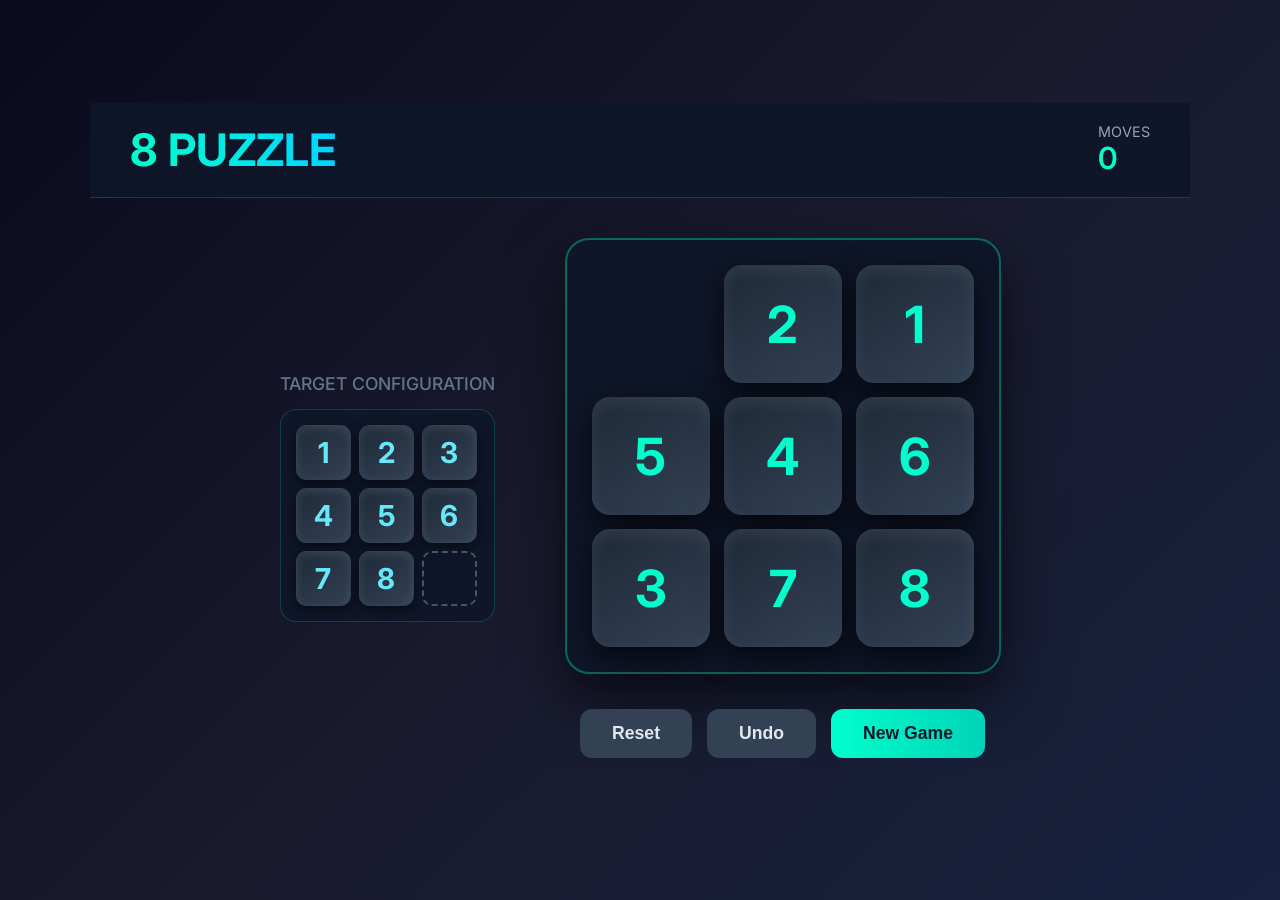
==== index.html @ fc458b68 "8-Puzzle Game" ====
<!DOCTYPE html>
<html lang="en">
<head>
    <meta charset="UTF-8" />
    <meta name="viewport" content="width=device-width, initial-scale=1.0"/>
    <title>8 Puzzle</title>
    <style>
        @import url('https://fonts.googleapis.com/css2?family=Inter:wght@400;500;600;700&display=swap');

        * {
            margin: 0;
            padding: 0;
            box-sizing: border-box;
        }

        body {
            height: 100vh;
            background: linear-gradient(135deg, #0a0a1f, #1a1a2e, #16213e);
            color: #ffffff;
            font-family: 'Inter', sans-serif;
            display: flex;
            justify-content: center;
            align-items: center;
            overflow: hidden;
        }

        .game-container {
            display: flex;
            flex-direction: column;
            width: 100%;
            max-width: 1100px;
        }

        header {
            padding: 20px 40px;
            background: rgba(15, 23, 42, 0.9);
            backdrop-filter: blur(10px);
            border-bottom: 1px solid rgba(0, 255, 200, 0.2);
            display: flex;
            justify-content: space-between;
            align-items: center;
        }

        .title {
            font-size: 2.8rem;
            font-weight: 700;
            background: linear-gradient(90deg, #00ffcc, #00d4ff);
            -webkit-background-clip: text;
            -webkit-text-fill-color: transparent;
        }

        .stats {
            display: flex;
            gap: 40px;
        }

        .stat-label {
            font-size: 0.9rem;
            color: #94a3b8;
            text-transform: uppercase;
        }

        .stat-value {
            font-size: 1.9rem;
            font-weight: 600;
            color: #00ffcc;
        }

        .main-content {
            display: flex;
            justify-content: center;
            align-items: center;
            gap: 70px;
            padding: 40px 20px;
        }

        /* ==================== TARGET (Small Tiles) ==================== */
        .target-panel {
            text-align: center;
        }

        .target-label {
            color: #64748b;
            font-size: 1.1rem;
            margin-bottom: 15px;
            font-weight: 500;
        }

        .target-grid {
            display: grid;
            grid-template-columns: repeat(3, 55px);
            gap: 8px;
            background: rgba(15, 23, 42, 0.95);
            padding: 15px;
            border-radius: 16px;
            border: 1px solid rgba(0, 255, 200, 0.2);
        }

        .mini-tile {
            width: 55px;
            height: 55px;
            border-radius: 10px;
            background: linear-gradient(145deg, #1e2937, #334155);
            display: flex;
            align-items: center;
            justify-content: center;
            font-size: 1.8rem;
            font-weight: 700;
            color: #67e8f9;
            box-shadow: 0 4px 12px rgba(0, 0, 0, 0.5),
                        inset 0 3px 8px rgba(255,255,255,0.1);
            border: 1px solid #334155;
        }

        .mini-empty {
            background: rgba(15, 23, 42, 0.6);
            border: 2px dashed #475569;
            box-shadow: none;
        }

        /* ==================== MAIN PUZZLE (Bigger Tiles) ==================== */
        .puzzle-wrapper {
            display: flex;
            flex-direction: column;
            align-items: center;
        }

        .puzzle {
            display: grid;
            grid-template-columns: repeat(3, 118px);
            gap: 14px;
            background: rgba(15, 23, 42, 0.95);
            padding: 25px;
            border-radius: 24px;
            border: 2px solid rgba(0, 255, 200, 0.35);
            box-shadow: 0 25px 60px rgba(0, 0, 0, 0.6);
        }

        .tile {
            width: 118px;
            height: 118px;
            border-radius: 18px;
            background: linear-gradient(145deg, #1e2937, #334155);
            display: flex;
            align-items: center;
            justify-content: center;
            font-size: 3.2rem;
            font-weight: 700;
            color: #00ffcc;
            box-shadow: 0 10px 30px rgba(0, 0, 0, 0.7),
                        inset 0 6px 15px rgba(255,255,255,0.08);
            cursor: pointer;
            transition: all 0.25s ease;
            user-select: none;
        }

        .tile:hover {
            transform: scale(1.08);
            box-shadow: 0 18px 40px rgba(0, 255, 200, 0.4);
        }

        .tile.empty {
            background: rgba(15, 23, 42, 0.5);
            box-shadow: none;
            cursor: default;
        }

        .tile.empty:hover {
            transform: none;
        }

        /* Controls */
        .controls {
            margin-top: 35px;
            display: flex;
            gap: 15px;
        }

        button {
            padding: 14px 32px;
            font-size: 1.1rem;
            font-weight: 600;
            border: none;
            border-radius: 12px;
            cursor: pointer;
            transition: all 0.2s ease;
        }

        .btn-reset {
            background: #334155;
            color: #e2e8f0;
        }

        .btn-reset:hover {
            background: #475569;
        }

        .btn-new {
            background: linear-gradient(90deg, #00ffcc, #00d4b8);
            color: #0f172a;
        }

        .btn-new:hover {
            transform: translateY(-4px);
            box-shadow: 0 12px 30px rgba(0, 255, 200, 0.5);
        }

        .win-message {
            position: fixed;
            top: 50%;
            left: 50%;
            transform: translate(-50%, -50%);
            background: rgba(15, 23, 42, 0.98);
            padding: 50px 70px;
            border-radius: 24px;
            border: 4px solid #00ffcc;
            font-size: 3rem;
            font-weight: 700;
            text-align: center;
            box-shadow: 0 0 100px rgba(0, 255, 200, 0.7);
            display: none;
            z-index: 100;
        }
    </style>
</head>
<body>

    <div class="game-container">
        <header>
            <div class="title">8 PUZZLE</div>
            <div class="stats">
                <div class="stat">
                    <div class="stat-label">Moves</div>
                    <div class="stat-value" id="moveCount">0</div>
                </div>
            </div>
        </header>

        <div class="main-content">
            <!-- Target -->
            <div class="target-panel">
                <div class="target-label">TARGET CONFIGURATION</div>
                <div class="target-grid" id="target"></div>
            </div>

            <!-- Main Puzzle -->
            <div class="puzzle-wrapper">
                <div class="puzzle" id="puzzle"></div>
                
                <div class="controls">
                    <button class="btn-reset" id="resetBtn">Reset</button>
                    <button class="btn-reset" id="undoBtn">Undo</button>
                    <button class="btn-new" id="newGameBtn">New Game</button>
                </div>
            </div>
        </div>
    </div>

    <!-- Win Message -->
    <div class="win-message" id="winMessage">
        🎉 Congratulations! 🎉<br>
        <span style="font-size: 1.5rem; color: #94a3b8;">You solved it in <span id="finalMoves">0</span> moves!</span>
    </div>

    <script>
        let moves = 0;
        let puzzleState = [];
        let history = [];
        const targetState = [1, 2, 3, 4, 5, 6, 7, 8, null];

        const puzzleContainer = document.getElementById('puzzle');
        const targetContainer = document.getElementById('target');
        const moveCountEl = document.getElementById('moveCount');
        const winMessage = document.getElementById('winMessage');
        const finalMovesEl = document.getElementById('finalMoves');

        function createTile(value, isTarget = false) {
            const tile = document.createElement('div');
            
            if (isTarget) {
                tile.className = value === null ? 'mini-tile mini-empty' : 'mini-tile';
                if (value !== null) tile.textContent = value;
            } else {
                tile.className = value === null ? 'tile empty' : 'tile';
                if (value !== null) tile.textContent = value;
            }
            return tile;
        }

        function renderGrid(container, state, isTarget = false) {
            container.innerHTML = '';
            state.forEach((value, index) => {
                const tile = createTile(value, isTarget);
                if (!isTarget && value !== null) {
                    tile.addEventListener('click', () => moveTile(index));
                }
                container.appendChild(tile);
            });
        }

        function findEmpty() {
            return puzzleState.indexOf(null);
        }

        function isAdjacent(a, b) {
            const rowA = Math.floor(a / 3), colA = a % 3;
            const rowB = Math.floor(b / 3), colB = b % 3;
            return Math.abs(rowA - rowB) + Math.abs(colA - colB) === 1;
        }

        function saveHistory() {
            history.push([...puzzleState]);
            if (history.length > 30) history.shift();
        }

        function moveTile(index) {
            const emptyIndex = findEmpty();
            if (!isAdjacent(index, emptyIndex)) return;

            saveHistory();
            [puzzleState[index], puzzleState[emptyIndex]] = [puzzleState[emptyIndex], puzzleState[index]];
            
            moves++;
            moveCountEl.textContent = moves;

            renderGrid(puzzleContainer, puzzleState);
            checkWin();
        }

        function checkWin() {
            if (puzzleState.every((val, i) => val === targetState[i])) {
                finalMovesEl.textContent = moves;
                setTimeout(() => {
                    winMessage.style.display = 'block';
                }, 300);
            }
        }

        function shuffle(array) {
            let arr = [...array];
            for (let i = arr.length - 1; i > 0; i--) {
                const j = Math.floor(Math.random() * (i + 1));
                [arr[i], arr[j]] = [arr[j], arr[i]];
            }
            return arr;
        }

        function startGame() {
            moves = 0;
            history = [];
            moveCountEl.textContent = '0';
            winMessage.style.display = 'none';

            do {
                puzzleState = shuffle(targetState);
            } while (JSON.stringify(puzzleState) === JSON.stringify(targetState));

            renderGrid(targetContainer, targetState, true);
            renderGrid(puzzleContainer, puzzleState);
        }

        // Buttons
        document.getElementById('newGameBtn').addEventListener('click', startGame);
        
        document.getElementById('resetBtn').addEventListener('click', () => {
            if (history.length > 0) {
                puzzleState = [...history[history.length - 1]];
                moves = Math.max(0, moves - 1);
                moveCountEl.textContent = moves;
                renderGrid(puzzleContainer, puzzleState);
            }
        });

        document.getElementById('undoBtn').addEventListener('click', () => {
            if (history.length > 0) {
                puzzleState = history.pop();
                moves = Math.max(0, moves - 1);
                moveCountEl.textContent = moves;
                renderGrid(puzzleContainer, puzzleState);
            }
        });

        // Keyboard shortcut
        document.addEventListener('keydown', (e) => {
            if (e.key.toLowerCase() === 'r') startGame();
        });

        // Start the game
        window.onload = startGame;
    </script>
</body>
</html>
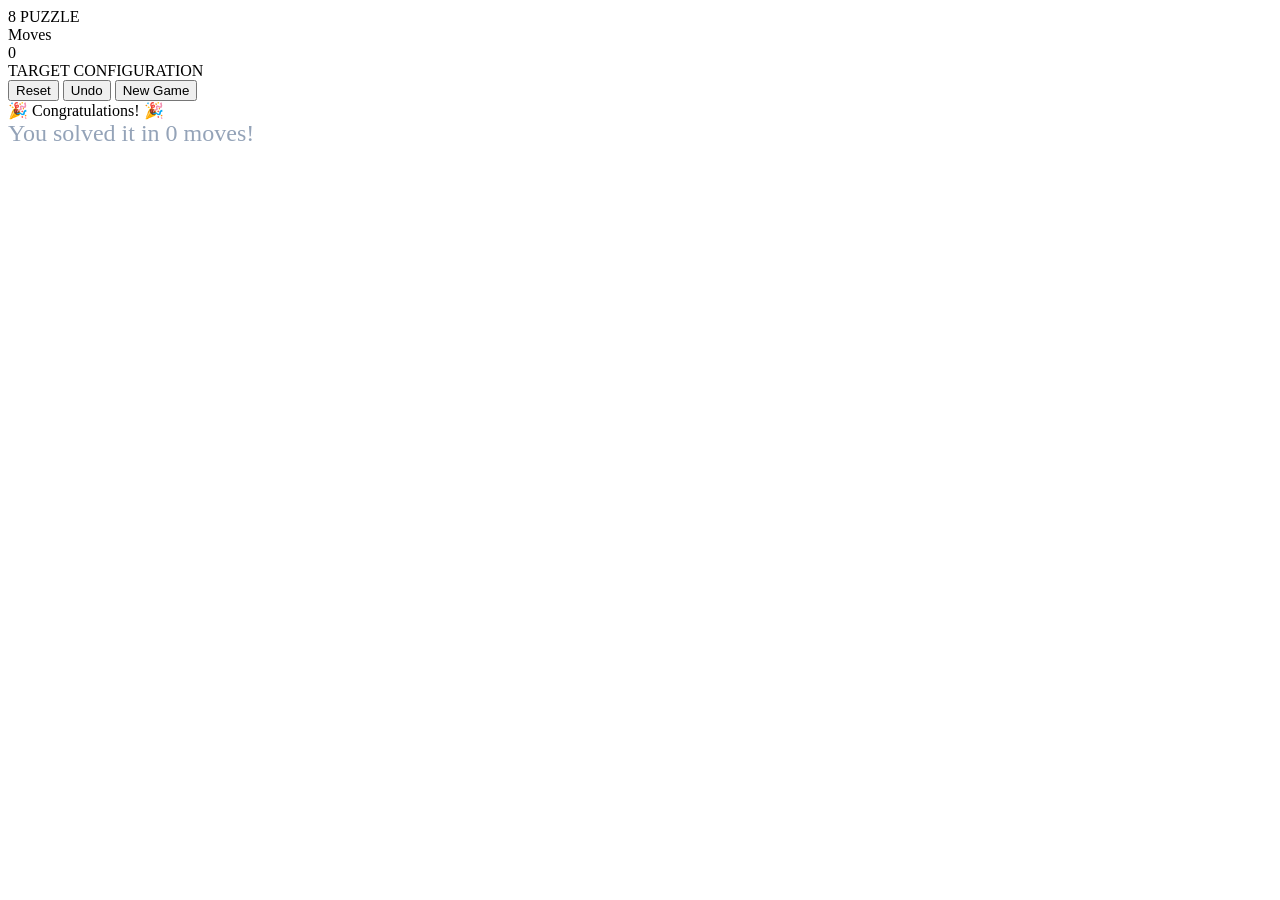
==== commit 4b7e29d5: "Add initial HTML structure for 8 Puzzle game" ====
--- a/index.html
+++ b/index.html
@@ -4,224 +4,7 @@
     <meta charset="UTF-8" />
     <meta name="viewport" content="width=device-width, initial-scale=1.0"/>
     <title>8 Puzzle</title>
-    <style>
-        @import url('https://fonts.googleapis.com/css2?family=Inter:wght@400;500;600;700&display=swap');
-
-        * {
-            margin: 0;
-            padding: 0;
-            box-sizing: border-box;
-        }
-
-        body {
-            height: 100vh;
-            background: linear-gradient(135deg, #0a0a1f, #1a1a2e, #16213e);
-            color: #ffffff;
-            font-family: 'Inter', sans-serif;
-            display: flex;
-            justify-content: center;
-            align-items: center;
-            overflow: hidden;
-        }
-
-        .game-container {
-            display: flex;
-            flex-direction: column;
-            width: 100%;
-            max-width: 1100px;
-        }
-
-        header {
-            padding: 20px 40px;
-            background: rgba(15, 23, 42, 0.9);
-            backdrop-filter: blur(10px);
-            border-bottom: 1px solid rgba(0, 255, 200, 0.2);
-            display: flex;
-            justify-content: space-between;
-            align-items: center;
-        }
-
-        .title {
-            font-size: 2.8rem;
-            font-weight: 700;
-            background: linear-gradient(90deg, #00ffcc, #00d4ff);
-            -webkit-background-clip: text;
-            -webkit-text-fill-color: transparent;
-        }
-
-        .stats {
-            display: flex;
-            gap: 40px;
-        }
-
-        .stat-label {
-            font-size: 0.9rem;
-            color: #94a3b8;
-            text-transform: uppercase;
-        }
-
-        .stat-value {
-            font-size: 1.9rem;
-            font-weight: 600;
-            color: #00ffcc;
-        }
-
-        .main-content {
-            display: flex;
-            justify-content: center;
-            align-items: center;
-            gap: 70px;
-            padding: 40px 20px;
-        }
-
-        /* ==================== TARGET (Small Tiles) ==================== */
-        .target-panel {
-            text-align: center;
-        }
-
-        .target-label {
-            color: #64748b;
-            font-size: 1.1rem;
-            margin-bottom: 15px;
-            font-weight: 500;
-        }
-
-        .target-grid {
-            display: grid;
-            grid-template-columns: repeat(3, 55px);
-            gap: 8px;
-            background: rgba(15, 23, 42, 0.95);
-            padding: 15px;
-            border-radius: 16px;
-            border: 1px solid rgba(0, 255, 200, 0.2);
-        }
-
-        .mini-tile {
-            width: 55px;
-            height: 55px;
-            border-radius: 10px;
-            background: linear-gradient(145deg, #1e2937, #334155);
-            display: flex;
-            align-items: center;
-            justify-content: center;
-            font-size: 1.8rem;
-            font-weight: 700;
-            color: #67e8f9;
-            box-shadow: 0 4px 12px rgba(0, 0, 0, 0.5),
-                        inset 0 3px 8px rgba(255,255,255,0.1);
-            border: 1px solid #334155;
-        }
-
-        .mini-empty {
-            background: rgba(15, 23, 42, 0.6);
-            border: 2px dashed #475569;
-            box-shadow: none;
-        }
-
-        /* ==================== MAIN PUZZLE (Bigger Tiles) ==================== */
-        .puzzle-wrapper {
-            display: flex;
-            flex-direction: column;
-            align-items: center;
-        }
-
-        .puzzle {
-            display: grid;
-            grid-template-columns: repeat(3, 118px);
-            gap: 14px;
-            background: rgba(15, 23, 42, 0.95);
-            padding: 25px;
-            border-radius: 24px;
-            border: 2px solid rgba(0, 255, 200, 0.35);
-            box-shadow: 0 25px 60px rgba(0, 0, 0, 0.6);
-        }
-
-        .tile {
-            width: 118px;
-            height: 118px;
-            border-radius: 18px;
-            background: linear-gradient(145deg, #1e2937, #334155);
-            display: flex;
-            align-items: center;
-            justify-content: center;
-            font-size: 3.2rem;
-            font-weight: 700;
-            color: #00ffcc;
-            box-shadow: 0 10px 30px rgba(0, 0, 0, 0.7),
-                        inset 0 6px 15px rgba(255,255,255,0.08);
-            cursor: pointer;
-            transition: all 0.25s ease;
-            user-select: none;
-        }
-
-        .tile:hover {
-            transform: scale(1.08);
-            box-shadow: 0 18px 40px rgba(0, 255, 200, 0.4);
-        }
-
-        .tile.empty {
-            background: rgba(15, 23, 42, 0.5);
-            box-shadow: none;
-            cursor: default;
-        }
-
-        .tile.empty:hover {
-            transform: none;
-        }
-
-        /* Controls */
-        .controls {
-            margin-top: 35px;
-            display: flex;
-            gap: 15px;
-        }
-
-        button {
-            padding: 14px 32px;
-            font-size: 1.1rem;
-            font-weight: 600;
-            border: none;
-            border-radius: 12px;
-            cursor: pointer;
-            transition: all 0.2s ease;
-        }
-
-        .btn-reset {
-            background: #334155;
-            color: #e2e8f0;
-        }
-
-        .btn-reset:hover {
-            background: #475569;
-        }
-
-        .btn-new {
-            background: linear-gradient(90deg, #00ffcc, #00d4b8);
-            color: #0f172a;
-        }
-
-        .btn-new:hover {
-            transform: translateY(-4px);
-            box-shadow: 0 12px 30px rgba(0, 255, 200, 0.5);
-        }
-
-        .win-message {
-            position: fixed;
-            top: 50%;
-            left: 50%;
-            transform: translate(-50%, -50%);
-            background: rgba(15, 23, 42, 0.98);
-            padding: 50px 70px;
-            border-radius: 24px;
-            border: 4px solid #00ffcc;
-            font-size: 3rem;
-            font-weight: 700;
-            text-align: center;
-            box-shadow: 0 0 100px rgba(0, 255, 200, 0.7);
-            display: none;
-            z-index: 100;
-        }
-    </style>
+    <link rel="stylesheet" href="style.css">
 </head>
 <body>
 
@@ -262,131 +45,6 @@
         <span style="font-size: 1.5rem; color: #94a3b8;">You solved it in <span id="finalMoves">0</span> moves!</span>
     </div>
 
-    <script>
-        let moves = 0;
-        let puzzleState = [];
-        let history = [];
-        const targetState = [1, 2, 3, 4, 5, 6, 7, 8, null];
-
-        const puzzleContainer = document.getElementById('puzzle');
-        const targetContainer = document.getElementById('target');
-        const moveCountEl = document.getElementById('moveCount');
-        const winMessage = document.getElementById('winMessage');
-        const finalMovesEl = document.getElementById('finalMoves');
-
-        function createTile(value, isTarget = false) {
-            const tile = document.createElement('div');
-            
-            if (isTarget) {
-                tile.className = value === null ? 'mini-tile mini-empty' : 'mini-tile';
-                if (value !== null) tile.textContent = value;
-            } else {
-                tile.className = value === null ? 'tile empty' : 'tile';
-                if (value !== null) tile.textContent = value;
-            }
-            return tile;
-        }
-
-        function renderGrid(container, state, isTarget = false) {
-            container.innerHTML = '';
-            state.forEach((value, index) => {
-                const tile = createTile(value, isTarget);
-                if (!isTarget && value !== null) {
-                    tile.addEventListener('click', () => moveTile(index));
-                }
-                container.appendChild(tile);
-            });
-        }
-
-        function findEmpty() {
-            return puzzleState.indexOf(null);
-        }
-
-        function isAdjacent(a, b) {
-            const rowA = Math.floor(a / 3), colA = a % 3;
-            const rowB = Math.floor(b / 3), colB = b % 3;
-            return Math.abs(rowA - rowB) + Math.abs(colA - colB) === 1;
-        }
-
-        function saveHistory() {
-            history.push([...puzzleState]);
-            if (history.length > 30) history.shift();
-        }
-
-        function moveTile(index) {
-            const emptyIndex = findEmpty();
-            if (!isAdjacent(index, emptyIndex)) return;
-
-            saveHistory();
-            [puzzleState[index], puzzleState[emptyIndex]] = [puzzleState[emptyIndex], puzzleState[index]];
-            
-            moves++;
-            moveCountEl.textContent = moves;
-
-            renderGrid(puzzleContainer, puzzleState);
-            checkWin();
-        }
-
-        function checkWin() {
-            if (puzzleState.every((val, i) => val === targetState[i])) {
-                finalMovesEl.textContent = moves;
-                setTimeout(() => {
-                    winMessage.style.display = 'block';
-                }, 300);
-            }
-        }
-
-        function shuffle(array) {
-            let arr = [...array];
-            for (let i = arr.length - 1; i > 0; i--) {
-                const j = Math.floor(Math.random() * (i + 1));
-                [arr[i], arr[j]] = [arr[j], arr[i]];
-            }
-            return arr;
-        }
-
-        function startGame() {
-            moves = 0;
-            history = [];
-            moveCountEl.textContent = '0';
-            winMessage.style.display = 'none';
-
-            do {
-                puzzleState = shuffle(targetState);
-            } while (JSON.stringify(puzzleState) === JSON.stringify(targetState));
-
-            renderGrid(targetContainer, targetState, true);
-            renderGrid(puzzleContainer, puzzleState);
-        }
-
-        // Buttons
-        document.getElementById('newGameBtn').addEventListener('click', startGame);
-        
-        document.getElementById('resetBtn').addEventListener('click', () => {
-            if (history.length > 0) {
-                puzzleState = [...history[history.length - 1]];
-                moves = Math.max(0, moves - 1);
-                moveCountEl.textContent = moves;
-                renderGrid(puzzleContainer, puzzleState);
-            }
-        });
-
-        document.getElementById('undoBtn').addEventListener('click', () => {
-            if (history.length > 0) {
-                puzzleState = history.pop();
-                moves = Math.max(0, moves - 1);
-                moveCountEl.textContent = moves;
-                renderGrid(puzzleContainer, puzzleState);
-            }
-        });
-
-        // Keyboard shortcut
-        document.addEventListener('keydown', (e) => {
-            if (e.key.toLowerCase() === 'r') startGame();
-        });
-
-        // Start the game
-        window.onload = startGame;
-    </script>
+    <script src="script.js"></script>
 </body>
-</html>+</html>
